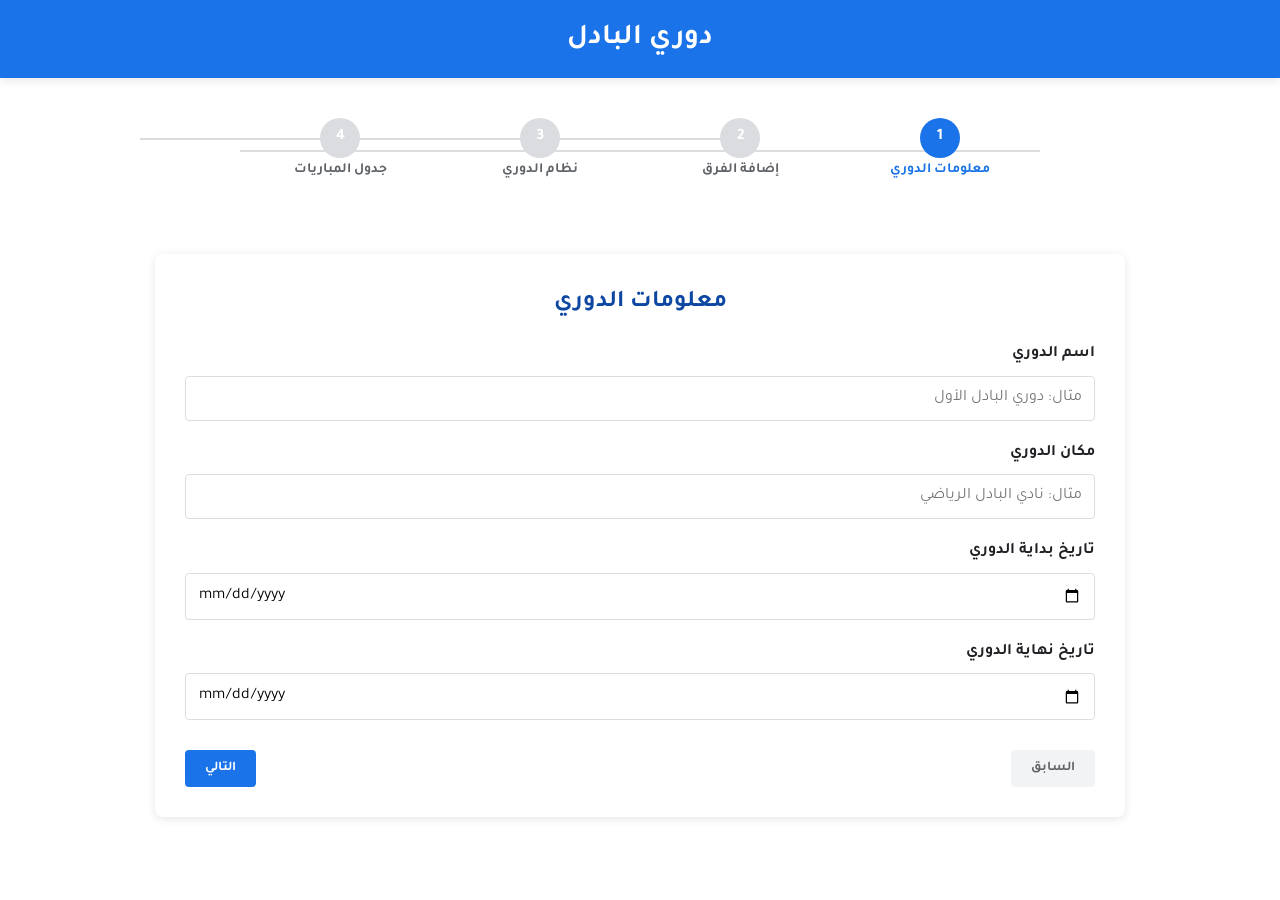
==== index.html @ 7b3caef3 "إضافة ملفات المشروع الأساسية" ====
<!DOCTYPE html>
<html lang="ar" dir="rtl">
<head>
    <meta charset="UTF-8">
    <meta name="viewport" content="width=device-width, initial-scale=1.0">
    <title>إنشاء دوري البادل</title>
    <link rel="stylesheet" href="css/style.css">
    <link rel="stylesheet" href="https://fonts.googleapis.com/css2?family=Tajawal:wght@400;500;700&display=swap">
</head>
<body>
    <header>
        <div class="container">
            <div class="logo">دوري البادل</div>
        </div>
    </header>

    <div class="container">
        <div class="step-wizard">
            <ul class="step-wizard-list">
                <li class="step-wizard-item active">
                    <span class="progress-count">1</span>
                    <span class="progress-label">معلومات الدوري</span>
                </li>
                <li class="step-wizard-item">
                    <span class="progress-count">2</span>
                    <span class="progress-label">إضافة الفرق</span>
                </li>
                <li class="step-wizard-item">
                    <span class="progress-count">3</span>
                    <span class="progress-label">نظام الدوري</span>
                </li>
                <li class="step-wizard-item">
                    <span class="progress-count">4</span>
                    <span class="progress-label">جدول المباريات</span>
                </li>
            </ul>
        </div>
        
        <div class="form-step active" id="step1">
            <div class="card">
                <h2 class="card-title">معلومات الدوري</h2>
                <div class="form-group">
                    <label for="tournament-name">اسم الدوري</label>
                    <input type="text" id="tournament-name" class="form-control" placeholder="مثال: دوري البادل الأول">
                </div>
                <div class="form-group">
                    <label for="tournament-location">مكان الدوري</label>
                    <input type="text" id="tournament-location" class="form-control" placeholder="مثال: نادي البادل الرياضي">
                </div>
                <div class="form-group">
                    <label for="tournament-start-date">تاريخ بداية الدوري</label>
                    <input type="date" id="tournament-start-date" class="form-control">
                </div>
                <div class="form-group">
                    <label for="tournament-end-date">تاريخ نهاية الدوري</label>
                    <input type="date" id="tournament-end-date" class="form-control">
                </div>
                <div class="button-group">
                    <button type="button" class="btn btn-secondary" disabled>السابق</button>
                    <button type="button" class="btn btn-primary" onclick="goToStep(2)">التالي</button>
                </div>
            </div>
        </div>
        
        <div class="form-step" id="step2">
            <div class="card">
                <h2 class="card-title">إضافة الفرق</h2>
                <div class="form-group">
                    <label for="team-count">عدد الفرق</label>
                    <input type="number" id="team-count" class="form-control" min="2" max="16" value="4" onchange="generateTeamInputs()">
                </div>
                
                <div id="team-inputs" class="team-inputs">
                    <!-- سيتم إنشاء حقول الفرق ديناميكيًا -->
                </div>
                
                <div class="button-group">
                    <button type="button" class="btn btn-secondary" onclick="goToStep(1)">السابق</button>
                    <button type="button" class="btn btn-primary" onclick="goToStep(3)">التالي</button>
                </div>
            </div>
        </div>
        
        <div class="form-step" id="step3">
            <div class="card">
                <h2 class="card-title">اختر نظام الدوري</h2>
                
                <div class="tournament-types">
                    <div class="tournament-type active" onclick="selectTournamentType(this, 'all-play-all')">
                        <h3>دوري كامل</h3>
                        <p>كل فريق يلعب مع جميع الفرق الأخرى</p>
                    </div>
                    <div class="tournament-type" onclick="selectTournamentType(this, 'groups')">
                        <h3>مجموعات</h3>
                        <p>الفرق مقسمة إلى مجموعات ثم تأهل للأدوار النهائية</p>
                    </div>
                    <div class="tournament-type" onclick="selectTournamentType(this, 'knockout')">
                        <h3>خروج المغلوب</h3>
                        <p>الفريق الخاسر يخرج من المنافسة</p>
                    </div>
                </div>
                
                <div class="button-group">
                    <button type="button" class="btn btn-secondary" onclick="goToStep(2)">السابق</button>
                    <button type="button" class="btn btn-primary" onclick="goToStep(4)">التالي</button>
                </div>
            </div>
        </div>
        
        <div class="form-step" id="step4">
            <div class="card">
                <h2 class="card-title">جدول المباريات</h2>
                <h3 id="tournament-display-name" style="text-align: center; margin-bottom: 20px; color: var(--primary-color);">دوري البادل</h3>
                
                <table id="match-schedule">
                    <thead>
                        <tr>
                            <th>الفريق الأول</th>
                            <th>الفريق الثاني</th>
                            <th>الموعد</th>
                            <th>النتيجة</th>
                            <th>الإجراءات</th>
                        </tr>
                    </thead>
                    <tbody>
                        <!-- سيتم إنشاء جدول المباريات ديناميكيًا -->
                    </tbody>
                </table>
                
                <div class="button-group">
                    <button type="button" class="btn btn-secondary" onclick="goToStep(3)">السابق</button>
                    <button type="button" class="btn btn-primary" onclick="saveTournament()">حفظ الدوري</button>
                </div>
            </div>
        </div>
    </div>
    
    <script src="js/main.js"></script>
</body>
</html>
---- css/style.css ----
:root {
    --primary-color: #1a73e8;
    --primary-light: #4285f4;
    --primary-dark: #0d47a1;
    --light-color: #f8f9fa;
    --dark-color: #202124;
    --text-color: #5f6368;
    --step-active: #1a73e8;
    --step-complete: #34a853;
    --step-inactive: #dadce0;
}

* {
    margin: 0;
    padding: 0;
    box-sizing: border-box;
    font-family: 'Tajawal', 'Segoe UI', Tahoma, Geneva, Verdana, sans-serif;
}

body {
    background-color: #fff;
    line-height: 1.6;
    color: var(--text-color);
}

.container {
    width: 90%;
    max-width: 1000px;
    margin: 0 auto;
    padding: 0 15px;
}

header {
    background-color: var(--primary-color);
    color: white;
    padding: 1rem 0;
    box-shadow: 0 2px 10px rgba(0,0,0,0.1);
}

.logo {
    font-size: 1.8rem;
    font-weight: bold;
    text-align: center;
}

.step-wizard {
    margin: 40px auto;
    max-width: 800px;
}

.step-wizard-list {
    display: flex;
    justify-content: space-between;
    align-items: center;
    list-style: none;
    padding: 0;
    position: relative;
}

.step-wizard-list::before {
    content: "";
    position: absolute;
    height: 2px;
    width: 100%;
    background-color: var(--step-inactive);
    z-index: 0;
}

.step-wizard-item {
    flex: 1;
    text-align: center;
    position: relative;
    z-index: 1;
}

.step-wizard-item:not(:first-child)::after {
    content: "";
    position: absolute;
    top: 20px;
    right: 50%;
    width: 100%;
    height: 2px;
    background-color: var(--step-inactive);
    z-index: -1;
}

.step-wizard-item .progress-count {
    height: 40px;
    width: 40px;
    display: flex;
    align-items: center;
    justify-content: center;
    border-radius: 50%;
    font-weight: 600;
    margin: 0 auto;
    position: relative;
    z-index: 10;
    color: white;
    background-color: var(--step-inactive);
}

.step-wizard-item.active .progress-count {
    background-color: var(--step-active);
}

.step-wizard-item.complete .progress-count {
    background-color: var(--step-complete);
}

.step-wizard-item .progress-label {
    font-size: 14px;
    margin-top: 8px;
    font-weight: 600;
}

.step-wizard-item.active .progress-label {
    color: var(--step-active);
}

.step-wizard-item.complete .progress-label {
    color: var(--step-complete);
}

.form-step {
    display: none;
    padding: 30px 0;
}

.form-step.active {
    display: block;
}

.card {
    background: white;
    border-radius: 8px;
    box-shadow: 0 2px 10px rgba(0,0,0,0.1);
    padding: 30px;
    margin-bottom: 20px;
}

.card-title {
    color: var(--primary-dark);
    margin-bottom: 20px;
    text-align: center;
    font-size: 1.5rem;
}

.form-group {
    margin-bottom: 20px;
}

.form-group label {
    display: block;
    margin-bottom: 8px;
    font-weight: 600;
    color: var(--dark-color);
}

.form-control {
    width: 100%;
    padding: 12px;
    border: 1px solid #ddd;
    border-radius: 4px;
    font-size: 16px;
    transition: border-color 0.3s;
}

.form-control:focus {
    outline: none;
    border-color: var(--primary-color);
}

.team-inputs {
    margin-top: 30px;
}

.team-card {
    background: #f8f9fa;
    border-radius: 8px;
    padding: 15px;
    margin-bottom: 15px;
    border-left: 3px solid var(--primary-color);
}

.team-card h3 {
    margin-bottom: 10px;
    color: var(--primary-dark);
}

.button-group {
    display: flex;
    justify-content: space-between;
    margin-top: 30px;
}

.btn {
    padding: 10px 20px;
    border: none;
    border-radius: 4px;
    cursor: pointer;
    font-weight: 600;
    transition: all 0.3s;
}

.btn-primary {
    background-color: var(--primary-color);
    color: white;
}

.btn-primary:hover {
    background-color: var(--primary-dark);
}

.btn-secondary {
    background-color: #f1f3f4;
    color: var(--text-color);
}

.btn-secondary:hover {
    background-color: #dfe1e5;
}

.btn-outline {
    background-color: transparent;
    border: 1px solid var(--primary-color);
    color: var(--primary-color);
}

.btn-outline:hover {
    background-color: var(--primary-color);
    color: white;
}

.btn-sm {
    padding: 5px 10px;
    font-size: 14px;
}

.tournament-types {
    display: flex;
    flex-wrap: wrap;
    gap: 20px;
    margin-top: 20px;
}

.tournament-type {
    flex: 1;
    min-width: 200px;
    border: 2px solid #ddd;
    border-radius: 8px;
    padding: 20px;
    text-align: center;
    cursor: pointer;
    transition: all 0.3s;
}

.tournament-type:hover {
    border-color: var(--primary-light);
    transform: translateY(-5px);
}

.tournament-type.active {
    border-color: var(--primary-color);
    background-color: rgba(26, 115, 232, 0.05);
}

.tournament-type h3 {
    margin-bottom: 10px;
    color: var(--primary-dark);
}

.tournament-type p {
    font-size: 14px;
    color: var(--text-color);
}

table {
    width: 100%;
    border-collapse: collapse;
    margin-top: 20px;
}

table th, table td {
    padding: 12px;
    text-align: center;
    border-bottom: 1px solid #ddd;
}

table th {
    background-color: var(--primary-color);
    color: white;
    font-weight: 600;
}

table tr:nth-child(even) {
    background-color: #f8f9fa;
}

.match-date {
    font-weight: 600;
    color: var(--primary-dark);
}

/* جدول المباريات */
.tournament-table-container {
    overflow-x: auto;
    margin-bottom: 20px;
}

.tournament-table {
    width: 100%;
    border-collapse: collapse;
    text-align: center;
}

.tournament-table th, .tournament-table td {
    border: 1px solid #ddd;
    padding: 8px;
}

.tournament-table th {
    background-color: var(--primary-color);
    color: white;
}

.tournament-table tr:nth-child(even) {
    background-color: #f2f2f2;
}

.tournament-table .team-name-cell {
    font-weight: bold;
    background-color: var(--primary-light);
    color: white;
}

.tournament-table .same-team {
    background-color: #f8f9fa;
    color: #999;
}

.tournament-table .has-result {
    background-color: #e8f5e9;
    font-weight: bold;
}

.tournament-table .btn-sm {
    padding: 2px 5px;
    font-size: 12px;
}

/* جدول الترتيب */
.ranking-table-container {
    margin-top: 40px;
    margin-bottom: 20px;
}

.ranking-table {
    width: 100%;
    border-collapse: collapse;
    text-align: center;
}

.ranking-table th, .ranking-table td {
    border: 1px solid #ddd;
    padding: 8px;
}

.ranking-table th {
    background-color: var(--primary-color);
    color: white;
}

.ranking-table tr:nth-child(even) {
    background-color: #f2f2f2;
}

.ranking-table tr:first-child {
    background-color: #e8f5e9;
    font-weight: bold;
}

/* تصميم متجاوب */
@media (max-width: 768px) {
    .step-wizard-list {
        flex-direction: column;
        align-items: flex-start;
    }
    
    .step-wizard-item {
        width: 100%;
        margin-bottom: 20px;
    }
    
    .step-wizard-item:not(:first-child)::after {
        display: none;
    }
    
    .tournament-types {
        flex-direction: column;
    }
    
    .button-group {
        flex-direction: column;
        gap: 10px;
    }
    
    .btn {
        width: 100%;
    }
}
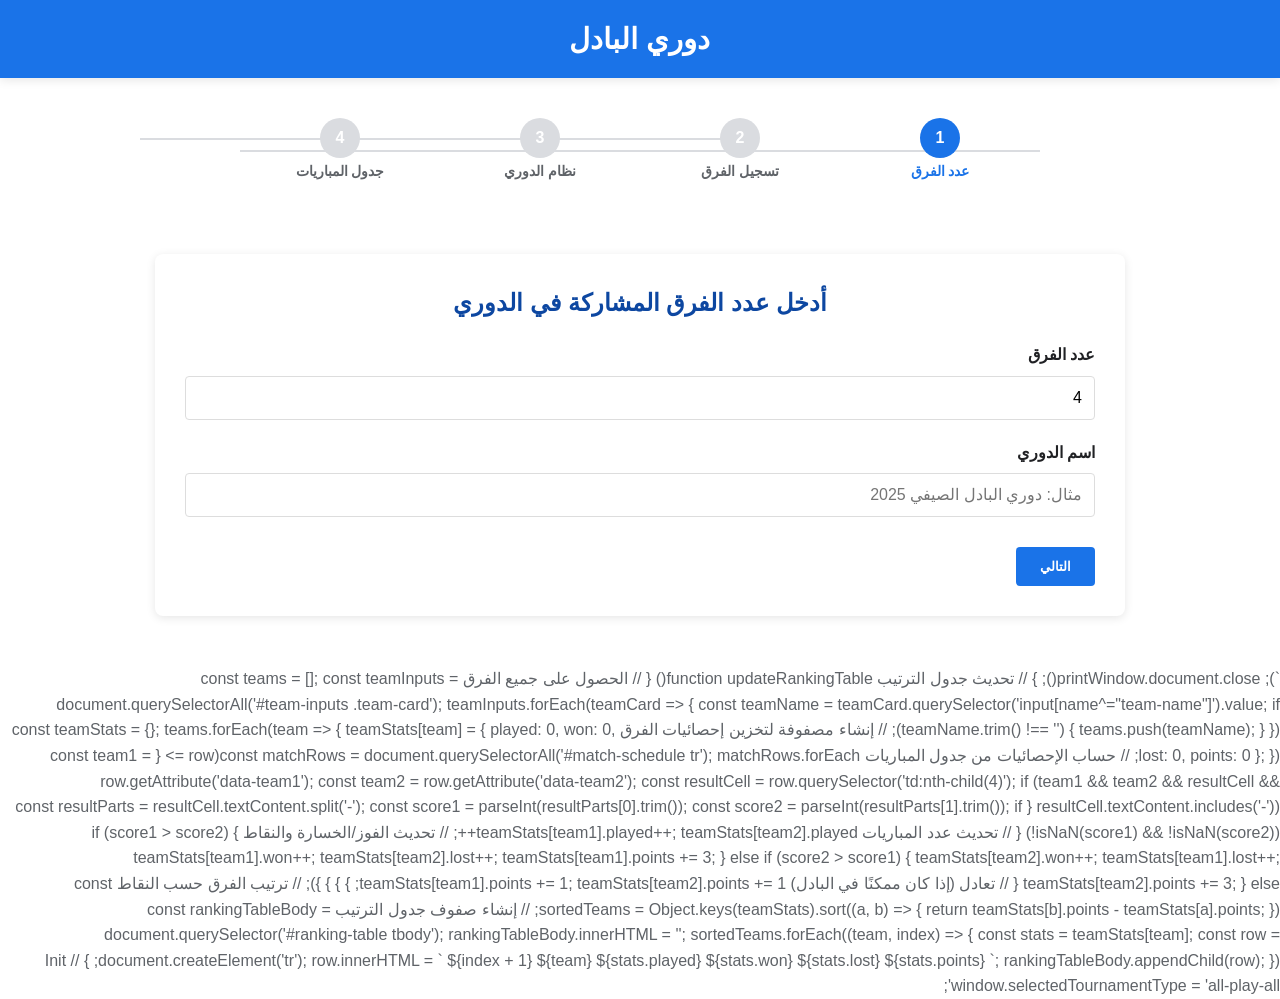
==== commit c8e94516: "إعادة تسمية الملف الرئيسي إلى index.html" ====
--- a/index.html
+++ b/index.html
@@ -4,8 +4,328 @@
     <meta charset="UTF-8">
     <meta name="viewport" content="width=device-width, initial-scale=1.0">
     <title>إنشاء دوري البادل</title>
-    <link rel="stylesheet" href="css/style.css">
-    <link rel="stylesheet" href="https://fonts.googleapis.com/css2?family=Tajawal:wght@400;500;700&display=swap">
+    <style>
+        :root {
+            --primary-color: #1a73e8;
+            --primary-light: #4285f4;
+            --primary-dark: #0d47a1;
+            --light-color: #f8f9fa;
+            --dark-color: #202124;
+            --text-color: #5f6368;
+            --step-active: #1a73e8;
+            --step-complete: #34a853;
+            --step-inactive: #dadce0;
+        }
+        
+        * {
+            margin: 0;
+            padding: 0;
+            box-sizing: border-box;
+            font-family: 'Tajawal', 'Segoe UI', Tahoma, Geneva, Verdana, sans-serif;
+        }
+        
+        body {
+            background-color: #fff;
+            line-height: 1.6;
+            color: var(--text-color);
+        }
+        
+        .container {
+            width: 90%;
+            max-width: 1000px;
+            margin: 0 auto;
+            padding: 0 15px;
+        }
+        
+        header {
+            background-color: var(--primary-color);
+            color: white;
+            padding: 1rem 0;
+            box-shadow: 0 2px 10px rgba(0,0,0,0.1);
+        }
+        
+        .logo {
+            font-size: 1.8rem;
+            font-weight: bold;
+            text-align: center;
+        }
+        
+        .step-wizard {
+            margin: 40px auto;
+            max-width: 800px;
+        }
+        
+        .step-wizard-list {
+            display: flex;
+            justify-content: space-between;
+            align-items: center;
+            list-style: none;
+            padding: 0;
+            position: relative;
+        }
+        
+        .step-wizard-list::before {
+            content: "";
+            position: absolute;
+            height: 2px;
+            width: 100%;
+            background-color: var(--step-inactive);
+            z-index: 0;
+        }
+        
+        .step-wizard-item {
+            flex: 1;
+            text-align: center;
+            position: relative;
+            z-index: 1;
+        }
+        
+        .step-wizard-item:not(:first-child)::after {
+            content: "";
+            position: absolute;
+            top: 20px;
+            right: 50%;
+            width: 100%;
+            height: 2px;
+            background-color: var(--step-inactive);
+            z-index: -1;
+        }
+        
+        .step-wizard-item .progress-count {
+            height: 40px;
+            width: 40px;
+            display: flex;
+            align-items: center;
+            justify-content: center;
+            border-radius: 50%;
+            font-weight: 600;
+            margin: 0 auto;
+            position: relative;
+            z-index: 10;
+            color: white;
+            background-color: var(--step-inactive);
+        }
+        
+        .step-wizard-item.active .progress-count {
+            background-color: var(--step-active);
+        }
+        
+        .step-wizard-item.complete .progress-count {
+            background-color: var(--step-complete);
+        }
+        
+        .step-wizard-item .progress-label {
+            font-size: 14px;
+            margin-top: 8px;
+            font-weight: 600;
+        }
+        
+        .step-wizard-item.active .progress-label {
+            color: var(--step-active);
+        }
+        
+        .step-wizard-item.complete .progress-label {
+            color: var(--step-complete);
+        }
+        
+        .form-step {
+            display: none;
+            padding: 30px 0;
+        }
+        
+        .form-step.active {
+            display: block;
+        }
+        
+        .card {
+            background: white;
+            border-radius: 8px;
+            box-shadow: 0 2px 10px rgba(0,0,0,0.1);
+            padding: 30px;
+            margin-bottom: 20px;
+        }
+        
+        .card-title {
+            color: var(--primary-dark);
+            margin-bottom: 20px;
+            text-align: center;
+            font-size: 1.5rem;
+        }
+        
+        .form-group {
+            margin-bottom: 20px;
+        }
+        
+        .form-group label {
+            display: block;
+            margin-bottom: 8px;
+            font-weight: 600;
+            color: var(--dark-color);
+        }
+        
+        .form-control {
+            width: 100%;
+            padding: 12px;
+            border: 1px solid #ddd;
+            border-radius: 4px;
+            font-size: 16px;
+            transition: border-color 0.3s;
+        }
+        
+        .form-control:focus {
+            outline: none;
+            border-color: var(--primary-color);
+        }
+        
+        .team-inputs {
+            margin-top: 30px;
+        }
+        
+        .team-card {
+            background: #f8f9fa;
+            border-radius: 8px;
+            padding: 15px;
+            margin-bottom: 15px;
+            border-left: 3px solid var(--primary-color);
+        }
+        
+        .team-card h3 {
+            margin-bottom: 10px;
+            color: var(--primary-dark);
+        }
+        
+        .button-group {
+            display: flex;
+            justify-content: space-between;
+            margin-top: 30px;
+        }
+        
+        .btn {
+            padding: 12px 24px;
+            border: none;
+            border-radius: 4px;
+            cursor: pointer;
+            font-weight: 600;
+            transition: all 0.3s;
+        }
+        
+        .btn-primary {
+            background-color: var(--primary-color);
+            color: white;
+        }
+        
+        .btn-primary:hover {
+            background-color: var(--primary-dark);
+        }
+        
+        .btn-secondary {
+            background-color: #f8f9fa;
+            color: var(--text-color);
+            border: 1px solid #ddd;
+        }
+        
+        .btn-secondary:hover {
+            background-color: #e9ecef;
+        }
+
+        .tournament-types {
+            display: grid;
+            grid-template-columns: repeat(auto-fit, minmax(250px, 1fr));
+            gap: 15px;
+            margin-top: 20px;
+        }
+        
+        .tournament-type {
+            border: 2px solid #ddd;
+            border-radius: 8px;
+            padding: 20px;
+            text-align: center;
+            cursor: pointer;
+            transition: all 0.3s;
+        }
+        
+        .tournament-type:hover {
+            border-color: var(--primary-light);
+            transform: translateY(-3px);
+        }
+        
+        .tournament-type.selected {
+            border-color: var(--primary-color);
+            background-color: #f0f7ff;
+        }
+        
+        .tournament-type-icon {
+            font-size: 2rem;
+            margin-bottom: 10px;
+            color: var(--primary-color);
+        }
+        
+        .matches-table {
+            width: 100%;
+            border-collapse: collapse;
+            margin-top: 20px;
+        }
+        
+        .matches-table th, .matches-table td {
+            padding: 12px;
+            text-align: center;
+            border: 1px solid #ddd;
+        }
+        
+        .matches-table th {
+            background-color: var(--primary-light);
+            color: white;
+        }
+        
+        .matches-table tr:nth-child(even) {
+            background-color: #f8f9fa;
+        }
+        
+        .result-btn {
+            background-color: var(--primary-color);
+            color: white;
+            border: none;
+            padding: 6px 12px;
+            border-radius: 4px;
+            cursor: pointer;
+            font-size: 14px;
+        }
+        
+        .result-btn:hover {
+            background-color: var(--primary-dark);
+        }
+        
+        .result-input {
+            width: 40px;
+            text-align: center;
+            padding: 5px;
+            margin: 0 5px;
+        }
+        
+        @media (max-width: 768px) {
+            .step-wizard-list {
+                flex-direction: column;
+                align-items: stretch;
+            }
+            
+            .step-wizard-item {
+                margin-bottom: 20px;
+            }
+            
+            .step-wizard-item:not(:first-child)::after {
+                display: none;
+            }
+            
+            .button-group {
+                flex-direction: column;
+                gap: 10px;
+            }
+            
+            .btn {
+                width: 100%;
+            }
+        }
+    </style>
 </head>
 <body>
     <header>
@@ -13,17 +333,17 @@
             <div class="logo">دوري البادل</div>
         </div>
     </header>
-
+    
     <div class="container">
         <div class="step-wizard">
             <ul class="step-wizard-list">
                 <li class="step-wizard-item active">
                     <span class="progress-count">1</span>
-                    <span class="progress-label">معلومات الدوري</span>
+                    <span class="progress-label">عدد الفرق</span>
                 </li>
                 <li class="step-wizard-item">
                     <span class="progress-count">2</span>
-                    <span class="progress-label">إضافة الفرق</span>
+                    <span class="progress-label">تسجيل الفرق</span>
                 </li>
                 <li class="step-wizard-item">
                     <span class="progress-count">3</span>
@@ -36,105 +356,925 @@
             </ul>
         </div>
         
+        <!-- Step 1: Number of Teams -->
         <div class="form-step active" id="step1">
             <div class="card">
-                <h2 class="card-title">معلومات الدوري</h2>
+                <h2 class="card-title">أدخل عدد الفرق المشاركة في الدوري</h2>
+                <div class="form-group">
+                    <label for="teams-count">عدد الفرق</label>
+                    <input type="number" id="teams-count" class="form-control" min="2" max="32" value="4">
+                </div>
                 <div class="form-group">
                     <label for="tournament-name">اسم الدوري</label>
-                    <input type="text" id="tournament-name" class="form-control" placeholder="مثال: دوري البادل الأول">
-                </div>
-                <div class="form-group">
-                    <label for="tournament-location">مكان الدوري</label>
-                    <input type="text" id="tournament-location" class="form-control" placeholder="مثال: نادي البادل الرياضي">
-                </div>
-                <div class="form-group">
-                    <label for="tournament-start-date">تاريخ بداية الدوري</label>
-                    <input type="date" id="tournament-start-date" class="form-control">
-                </div>
-                <div class="form-group">
-                    <label for="tournament-end-date">تاريخ نهاية الدوري</label>
-                    <input type="date" id="tournament-end-date" class="form-control">
+                    <input type="text" id="tournament-name" class="form-control" placeholder="مثال: دوري البادل الصيفي 2025">
                 </div>
                 <div class="button-group">
-                    <button type="button" class="btn btn-secondary" disabled>السابق</button>
-                    <button type="button" class="btn btn-primary" onclick="goToStep(2)">التالي</button>
+                    <button class="btn btn-primary" onclick="goToStep(2)">التالي</button>
                 </div>
             </div>
         </div>
         
+        <!-- Step 2: Register Teams -->
         <div class="form-step" id="step2">
             <div class="card">
-                <h2 class="card-title">إضافة الفرق</h2>
-                <div class="form-group">
-                    <label for="team-count">عدد الفرق</label>
-                    <input type="number" id="team-count" class="form-control" min="2" max="16" value="4" onchange="generateTeamInputs()">
+                <h2 class="card-title">أدخل بيانات الفرق المشاركة</h2>
+                
+                <div class="team-inputs" id="teams-container">
+                    <!-- Team inputs will be generated dynamically -->
+                    <div class="team-card">
+                        <h3>الفريق 1</h3>
+                        <div class="form-group">
+                            <label>اسم الفريق</label>
+                            <input type="text" class="form-control team-name" placeholder="أدخل اسم الفريق">
+                        </div>
+                        <div class="form-group">
+                            <label>اسم اللاعب الأول</label>
+                            <input type="text" class="form-control player1" placeholder="أدخل اسم اللاعب الأول">
+                        </div>
+                        <div class="form-group">
+                            <label>اسم اللاعب الثاني</label>
+                            <input type="text" class="form-control player2" placeholder="أدخل اسم اللاعب الثاني">
+                        </div>
+                    </div>
+                    
+                    <div class="team-card">
+                        <h3>الفريق 2</h3>
+                        <div class="form-group">
+                            <label>اسم الفريق</label>
+                            <input type="text" class="form-control team-name" placeholder="أدخل اسم الفريق">
+                        </div>
+                        <div class="form-group">
+                            <label>اسم اللاعب الأول</label>
+                            <input type="text" class="form-control player1" placeholder="أدخل اسم اللاعب الأول">
+                        </div>
+                        <div class="form-group">
+                            <label>اسم اللاعب الثاني</label>
+                            <input type="text" class="form-control player2" placeholder="أدخل اسم اللاعب الثاني">
+                        </div>
+                    </div>
                 </div>
                 
-                <div id="team-inputs" class="team-inputs">
-                    <!-- سيتم إنشاء حقول الفرق ديناميكيًا -->
-                </div>
-                
                 <div class="button-group">
-                    <button type="button" class="btn btn-secondary" onclick="goToStep(1)">السابق</button>
-                    <button type="button" class="btn btn-primary" onclick="goToStep(3)">التالي</button>
+                    <button class="btn btn-secondary" onclick="goToStep(1)">السابق</button>
+                    <button class="btn btn-primary" onclick="goToStep(3)">التالي</button>
                 </div>
             </div>
         </div>
         
+        <!-- Step 3: Tournament System -->
         <div class="form-step" id="step3">
             <div class="card">
                 <h2 class="card-title">اختر نظام الدوري</h2>
                 
                 <div class="tournament-types">
-                    <div class="tournament-type active" onclick="selectTournamentType(this, 'all-play-all')">
-                        <h3>دوري كامل</h3>
-                        <p>كل فريق يلعب مع جميع الفرق الأخرى</p>
+                    <div class="tournament-type selected" onclick="selectTournamentType(this, 'all-play-all')">
+                        <div class="tournament-type-icon">🏆</div>
+                        <h3>الكل يلعب مع الكل</h3>
+                        <p>كل فريق يلعب مباراة واحدة مع كل الفرق الأخرى</p>
                     </div>
+                    
                     <div class="tournament-type" onclick="selectTournamentType(this, 'groups')">
-                        <h3>مجموعات</h3>
-                        <p>الفرق مقسمة إلى مجموعات ثم تأهل للأدوار النهائية</p>
+                        <div class="tournament-type-icon">🎯</div>
+                        <h3>نظام المجموعات</h3>
+                        <p>تقسيم الفرق إلى مجموعات ثم الأدوار النهائية</p>
                     </div>
+                    
                     <div class="tournament-type" onclick="selectTournamentType(this, 'knockout')">
-                        <h3>خروج المغلوب</h3>
-                        <p>الفريق الخاسر يخرج من المنافسة</p>
+                        <div class="tournament-type-icon">🎮</div>
+                        <h3>الإقصاء المباشر</h3>
+                        <p>نظام خروج المغلوب من مباراة واحدة</p>
                     </div>
                 </div>
                 
                 <div class="button-group">
-                    <button type="button" class="btn btn-secondary" onclick="goToStep(2)">السابق</button>
-                    <button type="button" class="btn btn-primary" onclick="goToStep(4)">التالي</button>
+                    <button class="btn btn-secondary" onclick="goToStep(2)">السابق</button>
+                    <button class="btn btn-primary" onclick="goToStep(4)">إنشاء جدول المباريات</button>
                 </div>
             </div>
         </div>
         
+        <!-- Step 4: Matches Schedule -->
         <div class="form-step" id="step4">
             <div class="card">
                 <h2 class="card-title">جدول المباريات</h2>
                 <h3 id="tournament-display-name" style="text-align: center; margin-bottom: 20px; color: var(--primary-color);">دوري البادل</h3>
                 
-                <table id="match-schedule">
+                <table class="matches-table">
                     <thead>
                         <tr>
+                            <th>#</th>
                             <th>الفريق الأول</th>
                             <th>الفريق الثاني</th>
-                            <th>الموعد</th>
                             <th>النتيجة</th>
                             <th>الإجراءات</th>
                         </tr>
                     </thead>
-                    <tbody>
-                        <!-- سيتم إنشاء جدول المباريات ديناميكيًا -->
+                    <tbody id="matches-container">
+                        <tr>
+                            <td>1</td>
+                            <td>فريق 1</td>
+                            <td>فريق 2</td>
+                            <td>-</td>
+                            <td><button class="result-btn" onclick="addResult(this)">إضافة نتيجة</button></td>
+                        </tr>
+                        <tr>
+                            <td>2</td>
+                            <td>فريق 3</td>
+                            <td>فريق 4</td>
+                            <td>-</td>
+                            <td><button class="result-btn" onclick="addResult(this)">إضافة نتيجة</button></td>
+                        </tr>
+                        <tr>
+                            <td>3</td>
+                            <td>فريق 1</td>
+                            <td>فريق 3</td>
+                            <td>-</td>
+                            <td><button class="result-btn" onclick="addResult(this)">إضافة نتيجة</button></td>
+                        </tr>
+                        <tr>
+                            <td>4</td>
+                            <td>فريق 2</td>
+                            <td>فريق 4</td>
+                            <td>-</td>
+                            <td><button class="result-btn" onclick="addResult(this)">إضافة نتيجة</button></td>
+                        </tr>
+                        <tr>
+                            <td>5</td>
+                            <td>فريق 1</td>
+                            <td>فريق 4</td>
+                            <td>-</td>
+                            <td><button class="result-btn" onclick="addResult(this)">إضافة نتيجة</button></td>
+                        </tr>
+                        <tr>
+                            <td>6</td>
+                            <td>فريق 2</td>
+                            <td>فريق 3</td>
+                            <td>-</td>
+                            <td><button class="result-btn" onclick="addResult(this)">إضافة نتيجة</button></td>
+                        </tr>
                     </tbody>
                 </table>
                 
                 <div class="button-group">
-                    <button type="button" class="btn btn-secondary" onclick="goToStep(3)">السابق</button>
-                    <button type="button" class="btn btn-primary" onclick="saveTournament()">حفظ الدوري</button>
+                    <button class="btn btn-secondary" onclick="goToStep(3)">السابق</button>
+                    <button class="btn btn-primary" onclick="saveTournament()">حفظ الدوري</button>
                 </div>
             </div>
         </div>
     </div>
     
-    <script src="js/main.js"></script>
+    <script>
+        // Navigation between steps
+        function goToStep(step) {
+            // Hide all steps
+            document.querySelectorAll('.form-step').forEach(el => {
+                el.classList.remove('active');
+            });
+            
+            // Show current step
+            document.getElementById('step' + step).classList.add('active');
+            
+            // Update step indicators
+            document.querySelectorAll('.step-wizard-item').forEach((el, index) => {
+                if (index + 1 < step) {
+                    el.classList.add('complete');
+                    el.classList.remove('active');
+                } else if (index + 1 === step) {
+                    el.classList.add('active');
+                    el.classList.remove('complete');
+                } else {
+                    el.classList.remove('active', 'complete');
+                }
+            });
+            
+            // Handle step-specific logic
+            if (step === 2) {
+                generateTeamInputs();
+            } else if (step === 4) {
+                updateTournamentDisplay();
+                generateMatchSchedule();
+            }
+        }
+        
+        // Generate team input fields based on the count
+        function generateTeamInputs() {
+            const count = parseInt(document.getElementById('teams-count').value) || 4;
+            const container = document.getElementById('teams-container');
+            
+            // Clear existing inputs
+            container.innerHTML = '';
+            
+            // Generate new inputs
+            for (let i = 1; i <= count; i++) {
+                const teamCard = document.createElement('div');
+                teamCard.className = 'team-card';
+                
+                teamCard.innerHTML = `
+                    <h3>الفريق ${i}</h3>
+                    <div class="form-group">
+                        <label>اسم الفريق</label>
+                        <input type="text" class="form-control team-name" placeholder="أدخل اسم الفريق" value="فريق ${i}">
+                    </div>
+                    <div class="form-group">
+                        <label>اسم اللاعب الأول</label>
+                        <input type="text" class="form-control player1" placeholder="أدخل اسم اللاعب الأول">
+                    </div>
+                    <div class="form-group">
+                        <label>اسم اللاعب الثاني</label>
+                        <input type="text" class="form-control player2" placeholder="أدخل اسم اللاعب الثاني">
+                    </div>
+                `;
+                
+                container.appendChild(teamCard);
+            }
+        }
+        
+        // Select tournament type
+        function selectTournamentType(element, type) {
+            // Remove selected class from all types
+            document.querySelectorAll('.tournament-type').forEach(el => {
+                el.classList.remove('selected');
+            });
+            
+            // Add selected class to clicked element
+            element.classList.add('selected');
+            
+            // Store the selected type
+            window.selectedTournamentType = type;
+        }
+        
+        // Update tournament display name
+        function updateTournamentDisplay() {
+            const tournamentName = document.getElementById('tournament-name').value;
+            if (tournamentName) {
+                document.getElementById('tournament-display-name').textContent = tournamentName;
+            }
+        }
+        
+        // Generate match schedule based on teams and tournament type
+        function generateMatchSchedule() {
+            const container = document.getElementById('matches-container');
+            const teamCount = parseInt(document.getElementById('teams-count').value) || 4;
+            const teamNames = [];
+            
+            // Get team names
+            document.querySelectorAll('.team-name').forEach(input => {
+                teamNames.push(input.value || 'فريق');
+            });
+            
+            // Clear existing schedule
+            container.innerHTML = '';
+            
+            // Generate "all play all" schedule
+            if (window.selectedTournamentType === 'all-play-all' || !window.selectedTournamentType) {
+                let matchIndex = 1;
+                
+                for (let i = 0; i < teamCount; i++) {
+                    for (let j = i + 1; j < teamCount; j++) {
+                        const row = document.createElement('tr');
+                        row.innerHTML = `
+                            <td>${matchIndex}</td>
+                            <td>${teamNames[i] || 'فريق ' + (i+1)}</td>
+                            <td>${teamNames[j] || 'فريق ' + (j+1)}</td>
+                            <td>-</td>
+                            <td><button class="result-btn" onclick="addResult(this)">إضافة نتيجة</button></td>
+                        `;
+                        container.appendChild(row);
+                        matchIndex++;
+                    }
+                }
+            } else if (window.selectedTournamentType === 'groups') {
+                // Simplified group stage for demo
+                const groupCount = Math.min(2, Math.floor(teamCount / 2));
+                let matchIndex = 1;
+                
+                for (let g = 0; g < groupCount; g++) {
+                    for (let i = g * Math.ceil(teamCount / groupCount); i < Math.min((g + 1) * Math.ceil(teamCount / groupCount), teamCount); i++) {
+                        for (let j = i + 1; j < Math.min((g + 1) * Math.ceil(teamCount / groupCount), teamCount); j++) {
+                            const row = document.createElement('tr');
+                            row.innerHTML = `
+                                <td>${matchIndex}</td>
+                                <td>${teamNames[i] || 'فريق ' + (i+1)} (مجموعة ${g+1})</td>
+                                <td>${teamNames[j] || 'فريق ' + (j+1)} (مجموعة ${g+1})</td>
+                                <td>-</td>
+                                <td><button class="result-btn" onclick="addResult(this)">إضافة نتيجة</button></td>
+                            `;
+                            container.appendChild(row);
+                            matchIndex++;
+                        }
+                    }
+                }
+                
+                // Add semifinal and final
+                const row1 = document.createElement('tr');
+                row1.innerHTML = `
+                    <td>${matchIndex++}</td>
+                    <td>أول المجموعة 1</td>
+                    <td>ثاني المجموعة 2</td>
+                    <td>-</td>
+                    <td><button class="result-btn" onclick="addResult(this)">إضافة نتيجة</button></td>
+                `;
+                container.appendChild(row1);
+                
+                const row2 = document.createElement('tr');
+                row2.innerHTML = `
+                    <td>${matchIndex++}</td>
+                    <td>أول المجموعة 2</td>
+                    <td>ثاني المجموعة 1</td>
+                    <td>-</td>
+                    <td><button class="result-btn" onclick="addResult(this)">إضافة نتيجة</button></td>
+                `;
+                container.appendChild(row2);
+                
+                const row3 = document.createElement('tr');
+                row3.innerHTML = `
+                    <td>${matchIndex++}</td>
+                    <td>الفائز من نصف النهائي 1</td>
+                    <td>الفائز من نصف النهائي 2</td>
+                    <td>-</td>
+                    <td><button class="result-btn" onclick="addResult(this)">إضافة نتيجة</button></td>
+                `;
+                container.appendChild(row3);
+            } else if (window.selectedTournamentType === 'knockout') {
+                // Simple knockout stage
+                let matchIndex = 1;
+                let roundTeams = [...teamNames];
+                
+                // If odd number of teams, give one team a bye
+                if (roundTeams.length % 2 !== 0) {
+                    roundTeams.push('(تأهل مباشر)');
+                }
+                
+                let round = 1;
+                while (roundTeams.length > 1) {
+                    const roundName = roundTeams.length === 2 ? 'النهائي' : 
+                                     roundTeams.length === 4 ? 'نصف النهائي' : 
+                                     roundTeams.length === 8 ? 'ربع النهائي' : 
+                                     `دور الـ ${roundTeams.length}`;
+                    
+                    for (let i = 0; i < roundTeams.length; i += 2) {
+                        const row = document.createElement('tr');
+                        row.innerHTML = `
+                            <td>${matchIndex}</td>
+                            <td>${roundTeams[i] || 'فريق'} (${roundName})</td>
+                            <td>${roundTeams[i+1] || 'فريق'} (${roundName})</td>
+                            <td>-</td>
+                            <td><button class="result-btn" onclick="addResult(this)">إضافة نتيجة</button></td>
+                        `;
+                        container.appendChild(row);
+                        matchIndex++;
+                    }
+                    
+                    // Next round will have half the teams
+                    const nextRoundTeams = [];
+                    for (let i = 0; i < roundTeams.length / 2; i++) {
+                        nextRoundTeams.push(`الفائز من مباراة ${matchIndex - roundTeams.length / 2 + i}`);
+                    }
+                    roundTeams = nextRoundTeams;
+                    round++;
+                }
+            }
+        }
+        
+        // Add result to a match
+        function addResult(button) {
+            const row = button.closest('tr');
+            const resultCell = row.querySelector('td:nth-child(4)');
+            
+            resultCell.innerHTML = `
+                <input type="number" class="result-input" min="0" value="0"> - 
+                <input type="number" class="result-input" min="0" value="0">
+            `;
+            
+            button.textContent = 'حفظ';
+            button.onclick = function() { saveResult(this); };
+        }
+        
+        // Save match result
+        function saveResult(button) {
+            const row = button.closest('tr');
+            const resultCell = row.querySelector('td:nth-child(4)');
+            const inputs = resultCell.querySelectorAll('input');
+            
+            const result = `${inputs[0].value} - ${inputs[1].value}`;
+            resultCell.textContent = result;
+            
+            button.textContent = 'تعديل النتيجة';
+            button.onclick = function() { addResult(this); };
+            
+            // تحديث جدول الترتيب بعد حفظ النتيجة
+            updateRankingTable();
+        }
+        
+        // Save tournament data
+        function saveTournament() {
+            alert('تم حفظ البيانات بنجاح!');
+            // In a real app, this would save to a database or local storage
+            
+            // Show match schedule table after saving
+            showMatchScheduleTable();
+        }
+        
+        // Display match schedule in a table format
+        function showMatchScheduleTable() {
+            // Create a new step for the match schedule table
+            const step5 = document.createElement('div');
+            step5.id = 'step5';
+            step5.className = 'form-step active';
+            
+            // Hide the current active step
+            document.querySelector('.form-step.active').classList.remove('active');
+            
+            // Create the content for the match schedule table
+            step5.innerHTML = `
+                <div class="card">
+                    <h2 class="card-title">جدول مباريات الدوري</h2>
+                    <h3 id="tournament-table-name" style="text-align: center; margin-bottom: 20px; color: var(--primary-color);"></h3>
+                    
+                    <div class="tournament-table-container">
+                        <table class="tournament-table" id="tournament-table">
+                            <thead>
+                                <tr>
+                                    <th>الفريق</th>
+                                    <!-- Team headers will be added dynamically -->
+                                </tr>
+                            </thead>
+                            <tbody>
+                                <!-- Table rows will be added dynamically -->
+                            </tbody>
+                        </table>
+                    </div>
+                    
+                    <div class="button-group">
+                        <button type="button" class="btn btn-secondary" onclick="goToStep(4)">رجوع</button>
+                        <button type="button" class="btn btn-primary" onclick="printTournamentTable()">طباعة الجدول</button>
+                    </div>
+                </div>
+            `;
+            
+            // Add the new step to the container
+            document.querySelector('.container').appendChild(step5);
+            
+            // Update the tournament name
+            document.getElementById('tournament-table-name').textContent = document.getElementById('tournament-name').value || 'دوري البادل';
+            
+            // Get all teams
+            const teams = [];
+            const teamInputs = document.querySelectorAll('#team-inputs .team-card');
+            teamInputs.forEach(teamCard => {
+                const teamName = teamCard.querySelector('input[name^="team-name"]').value;
+                if (teamName.trim() !== '') {
+                    teams.push(teamName);
+                }
+            });
+            
+            // Create the table headers
+            const tableHead = document.querySelector('#tournament-table thead tr');
+            teams.forEach(team => {
+                const th = document.createElement('th');
+                th.textContent = team;
+                tableHead.appendChild(th);
+            });
+            
+            // Create the table rows
+            const tableBody = document.querySelector('#tournament-table tbody');
+            teams.forEach((rowTeam, rowIndex) => {
+                const tr = document.createElement('tr');
+                
+                // Add team name as first cell
+                const tdTeamName = document.createElement('td');
+                tdTeamName.textContent = rowTeam;
+                tdTeamName.className = 'team-name-cell';
+                tr.appendChild(tdTeamName);
+                
+                // Add cells for each team matchup
+                teams.forEach((colTeam, colIndex) => {
+                    const td = document.createElement('td');
+                    
+                    if (rowIndex === colIndex) {
+                        // Same team, mark with X
+                        td.textContent = 'X';
+                        td.className = 'same-team';
+                    } else {
+                        // Different teams, add a match cell
+                        td.className = 'match-cell';
+                        td.setAttribute('data-team1', rowTeam);
+                        td.setAttribute('data-team2', colTeam);
+                        
+                        // Check if this match exists in the schedule
+                        const matchExists = document.querySelector(`#match-schedule tr[data-team1="${rowTeam}"][data-team2="${colTeam}"], #match-schedule tr[data-team1="${colTeam}"][data-team2="${rowTeam}"]`);
+                        
+                        if (matchExists) {
+                            const resultCell = matchExists.querySelector('td:nth-child(4)');
+                            if (resultCell.textContent.includes('-')) {
+                                // Match has a result
+                                td.textContent = resultCell.textContent;
+                                td.className += ' has-result';
+                            } else {
+                                // Match scheduled but no result
+                                td.innerHTML = '<button class="btn btn-sm btn-outline">إضافة نتيجة</button>';
+                                td.querySelector('button').onclick = function() {
+                                    addResultFromTable(this, rowTeam, colTeam);
+                                };
+                            }
+                        } else {
+                            // Match not scheduled yet
+                            td.innerHTML = '<button class="btn btn-sm btn-outline">جدولة</button>';
+                            td.querySelector('button').onclick = function() {
+                                scheduleMatchFromTable(this, rowTeam, colTeam);
+                            };
+                        }
+                    }
+                    
+                    tr.appendChild(td);
+                });
+                
+                tableBody.appendChild(tr);
+            });
+            
+            // Add CSS for the tournament table
+            const style = document.createElement('style');
+            style.textContent = `
+                .tournament-table-container {
+                    overflow-x: auto;
+                    margin-bottom: 20px;
+                }
+                
+                .tournament-table {
+                    width: 100%;
+                    border-collapse: collapse;
+                    text-align: center;
+                }
+                
+                .tournament-table th, .tournament-table td {
+                    border: 1px solid #ddd;
+                    padding: 8px;
+                }
+                
+                .tournament-table th {
+                    background-color: var(--primary-color);
+                    color: white;
+                }
+                
+                .tournament-table tr:nth-child(even) {
+                    background-color: #f2f2f2;
+                }
+                
+                .tournament-table .team-name-cell {
+                    font-weight: bold;
+                    background-color: var(--primary-light);
+                    color: white;
+                }
+                
+                .tournament-table .same-team {
+                    background-color: #f8f9fa;
+                    color: #999;
+                }
+                
+                .tournament-table .has-result {
+                    background-color: #e8f5e9;
+                    font-weight: bold;
+                }
+                
+                .tournament-table .btn-sm {
+                    padding: 2px 5px;
+                    font-size: 12px;
+                }
+            `;
+            document.head.appendChild(style);
+            
+            // إضافة جدول الترتيب
+            const rankingTableContainer = document.createElement('div');
+            rankingTableContainer.className = 'ranking-table-container';
+            rankingTableContainer.innerHTML = `
+                <h3 style="text-align: center; margin: 30px 0 20px; color: var(--primary-color);">جدول الترتيب</h3>
+                <table class="ranking-table" id="ranking-table">
+                    <thead>
+                        <tr>
+                            <th>الترتيب</th>
+                            <th>الفريق</th>
+                            <th>لعب</th>
+                            <th>فاز</th>
+                            <th>خسر</th>
+                            <th>النقاط</th>
+                        </tr>
+                    </thead>
+                    <tbody>
+                        <!-- سيتم إضافة صفوف الترتيب ديناميكيًا -->
+                    </tbody>
+                </table>
+            `;
+            
+            // إضافة جدول الترتيب بعد جدول المباريات
+            document.querySelector('#step5 .card').appendChild(rankingTableContainer);
+            
+            // إضافة CSS لجدول الترتيب
+            const rankingStyle = document.createElement('style');
+            rankingStyle.textContent = `
+                .ranking-table-container {
+                    margin-top: 40px;
+                    margin-bottom: 20px;
+                }
+                
+                .ranking-table {
+                    width: 100%;
+                    border-collapse: collapse;
+                    text-align: center;
+                }
+                
+                .ranking-table th, .ranking-table td {
+                    border: 1px solid #ddd;
+                    padding: 8px;
+                }
+                
+                .ranking-table th {
+                    background-color: var(--primary-color);
+                    color: white;
+                }
+                
+                .ranking-table tr:nth-child(even) {
+                    background-color: #f2f2f2;
+                }
+                
+                .ranking-table tr:first-child {
+                    background-color: #e8f5e9;
+                    font-weight: bold;
+                }
+            `;
+            document.head.appendChild(rankingStyle);
+            
+            // تحديث جدول الترتيب
+            updateRankingTable();
+        }
+        
+        // Add result from the tournament table
+        function addResultFromTable(button, team1, team2) {
+            const cell = button.parentNode;
+            
+            // Create input fields for the result
+            cell.innerHTML = `
+                <div class="result-input">
+                    <input type="number" min="0" class="result-score" style="width: 40px;"> - 
+                    <input type="number" min="0" class="result-score" style="width: 40px;">
+                    <button class="btn btn-sm btn-primary">حفظ</button>
+                </div>
+            `;
+            
+            // Add event listener to the save button
+            cell.querySelector('.btn-primary').onclick = function() {
+                saveResultFromTable(this, team1, team2);
+            };
+        }
+        
+        // Save result from the tournament table
+        function saveResultFromTable(button, team1, team2) {
+            const cell = button.parentNode;
+            const inputs = cell.querySelectorAll('input');
+            const result = `${inputs[0].value} - ${inputs[1].value}`;
+            
+            // Update the cell with the result
+            const td = cell.parentNode;
+            td.textContent = result;
+            td.className = 'match-cell has-result';
+            
+            // Find and update the match in the schedule
+            const matchRow = document.querySelector(`#match-schedule tr[data-team1="${team1}"][data-team2="${team2}"], #match-schedule tr[data-team1="${team2}"][data-team2="${team1}"]`);
+            
+            if (matchRow) {
+                const resultCell = matchRow.querySelector('td:nth-child(4)');
+                resultCell.textContent = result;
+            }
+            
+            // تحديث جدول الترتيب بعد حفظ النتيجة
+            updateRankingTable();
+        }
+        
+        // Schedule a match from the tournament table
+        function scheduleMatchFromTable(button, team1, team2) {
+            const cell = button.parentNode;
+            
+            // Create input fields for the match date
+            cell.innerHTML = `
+                <div class="schedule-input">
+                    <input type="datetime-local" class="match-date" style="width: 160px;">
+                    <button class="btn btn-sm btn-primary">جدولة</button>
+                </div>
+            `;
+            
+            // Add event listener to the schedule button
+            cell.querySelector('.btn-primary').onclick = function() {
+                const dateInput = cell.querySelector('.match-date');
+                if (dateInput.value) {
+                    // Add the match to the schedule
+                    addMatchToSchedule(team1, team2, dateInput.value);
+                    
+                    // Update the cell
+                    cell.innerHTML = '<button class="btn btn-sm btn-outline">إضافة نتيجة</button>';
+                    cell.querySelector('button').onclick = function() {
+                        addResultFromTable(this, team1, team2);
+                    };
+                } else {
+                    alert('الرجاء تحديد موعد المباراة');
+                }
+            };
+        }
+        
+        // Add a match to the schedule
+        function addMatchToSchedule(team1, team2, date) {
+            const matchSchedule = document.getElementById('match-schedule');
+            
+            // Create a new row for the match
+            const tr = document.createElement('tr');
+            tr.setAttribute('data-team1', team1);
+            tr.setAttribute('data-team2', team2);
+            
+            // Format the date
+            const matchDate = new Date(date);
+            const formattedDate = matchDate.toLocaleDateString('ar-SA') + ' ' + matchDate.toLocaleTimeString('ar-SA', { hour: '2-digit', minute: '2-digit' });
+            
+            // Add the match details
+            tr.innerHTML = `
+                <td>${team1}</td>
+                <td>${team2}</td>
+                <td>${formattedDate}</td>
+                <td>لم تبدأ بعد</td>
+                <td>
+                    <button class="btn btn-sm btn-primary" onclick="addResult(this)">إضافة نتيجة</button>
+                </td>
+            `;
+            
+            // Add the row to the schedule
+            matchSchedule.appendChild(tr);
+        }
+        
+        // Print tournament table
+        function printTournamentTable() {
+            const printWindow = window.open('', '_blank');
+            const tournamentName = document.getElementById('tournament-table-name').textContent;
+            
+            printWindow.document.write(`
+                <!DOCTYPE html>
+                <html lang="ar" dir="rtl">
+                <head>
+                    <meta charset="UTF-8">
+                    <title>جدول مباريات ${tournamentName}</title>
+                    <style>
+                        body {
+                            font-family: 'Tajawal', 'Segoe UI', Tahoma, Geneva, Verdana, sans-serif;
+                            padding: 20px;
+                        }
+                        h1 {
+                            text-align: center;
+                            margin-bottom: 20px;
+                            color: #1a73e8;
+                        }
+                        table {
+                            width: 100%;
+                            border-collapse: collapse;
+                            text-align: center;
+                            margin-bottom: 30px;
+                        }
+                        th, td {
+                            border: 1px solid #ddd;
+                            padding: 8px;
+                        }
+                        th {
+                            background-color: #1a73e8;
+                            color: white;
+                        }
+                        tr:nth-child(even) {
+                            background-color: #f2f2f2;
+                        }
+                        .team-name-cell {
+                            font-weight: bold;
+                            background-color: #4285f4;
+                            color: white;
+                        }
+                        .same-team {
+                            background-color: #f8f9fa;
+                            color: #999;
+                        }
+                        .has-result {
+                            background-color: #e8f5e9;
+                            font-weight: bold;
+                        }
+                        .print-date {
+                            text-align: left;
+                            font-size: 12px;
+                            color: #666;
+                            margin-top: 20px;
+                        }
+                    </style>
+                </head>
+                <body>
+                    <h1>جدول مباريات ${tournamentName}</h1>
+                    ${document.querySelector('.tournament-table-container').innerHTML}
+                    
+                    <h2 style="text-align: center; margin: 40px 0 20px; color: #1a73e8;">جدول الترتيب</h2>
+                    ${document.querySelector('.ranking-table-container').innerHTML}
+                    
+                    <div class="print-date">تاريخ الطباعة: ${new Date().toLocaleDateString('ar-SA')}</div>
+                    <script>
+                        window.onload = function() {
+                            // Remove all buttons from the printed table
+                            const buttons = document.querySelectorAll('button');
+                            buttons.forEach(button => {
+                                button.parentNode.textContent = 'لم تبدأ بعد';
+                            });
+                            window.print();
+                        };
+                    </script>
+                </body>
+                </html>
+            `);
+            
+            printWindow.document.close();
+        }
+        
+        // تحديث جدول الترتيب
+        function updateRankingTable() {
+            // الحصول على جميع الفرق
+            const teams = [];
+            const teamInputs = document.querySelectorAll('#team-inputs .team-card');
+            teamInputs.forEach(teamCard => {
+                const teamName = teamCard.querySelector('input[name^="team-name"]').value;
+                if (teamName.trim() !== '') {
+                    teams.push(teamName);
+                }
+            });
+            
+            // إنشاء مصفوفة لتخزين إحصائيات الفرق
+            const teamStats = {};
+            teams.forEach(team => {
+                teamStats[team] = {
+                    played: 0,
+                    won: 0,
+                    lost: 0,
+                    points: 0
+                };
+            });
+            
+            // حساب الإحصائيات من جدول المباريات
+            const matchRows = document.querySelectorAll('#match-schedule tr');
+            matchRows.forEach(row => {
+                const team1 = row.getAttribute('data-team1');
+                const team2 = row.getAttribute('data-team2');
+                const resultCell = row.querySelector('td:nth-child(4)');
+                
+                if (team1 && team2 && resultCell && resultCell.textContent.includes('-')) {
+                    const resultParts = resultCell.textContent.split('-');
+                    const score1 = parseInt(resultParts[0].trim());
+                    const score2 = parseInt(resultParts[1].trim());
+                    
+                    if (!isNaN(score1) && !isNaN(score2)) {
+                        // تحديث عدد المباريات
+                        teamStats[team1].played++;
+                        teamStats[team2].played++;
+                        
+                        // تحديث الفوز/الخسارة والنقاط
+                        if (score1 > score2) {
+                            teamStats[team1].won++;
+                            teamStats[team2].lost++;
+                            teamStats[team1].points += 3;
+                        } else if (score2 > score1) {
+                            teamStats[team2].won++;
+                            teamStats[team1].lost++;
+                            teamStats[team2].points += 3;
+                        } else {
+                            // تعادل (إذا كان ممكنًا في البادل)
+                            teamStats[team1].points += 1;
+                            teamStats[team2].points += 1;
+                        }
+                    }
+                }
+            });
+            
+            // ترتيب الفرق حسب النقاط
+            const sortedTeams = Object.keys(teamStats).sort((a, b) => {
+                return teamStats[b].points - teamStats[a].points;
+            });
+            
+            // إنشاء صفوف جدول الترتيب
+            const rankingTableBody = document.querySelector('#ranking-table tbody');
+            rankingTableBody.innerHTML = '';
+            
+            sortedTeams.forEach((team, index) => {
+                const stats = teamStats[team];
+                const row = document.createElement('tr');
+                row.innerHTML = `
+                    <td>${index + 1}</td>
+                    <td>${team}</td>
+                    <td>${stats.played}</td>
+                    <td>${stats.won}</td>
+                    <td>${stats.lost}</td>
+                    <td>${stats.points}</td>
+                `;
+                rankingTableBody.appendChild(row);
+            });
+        }
+        
+        // Init
+        window.selectedTournamentType = 'all-play-all';
+    </script>
 </body>
 </html>
